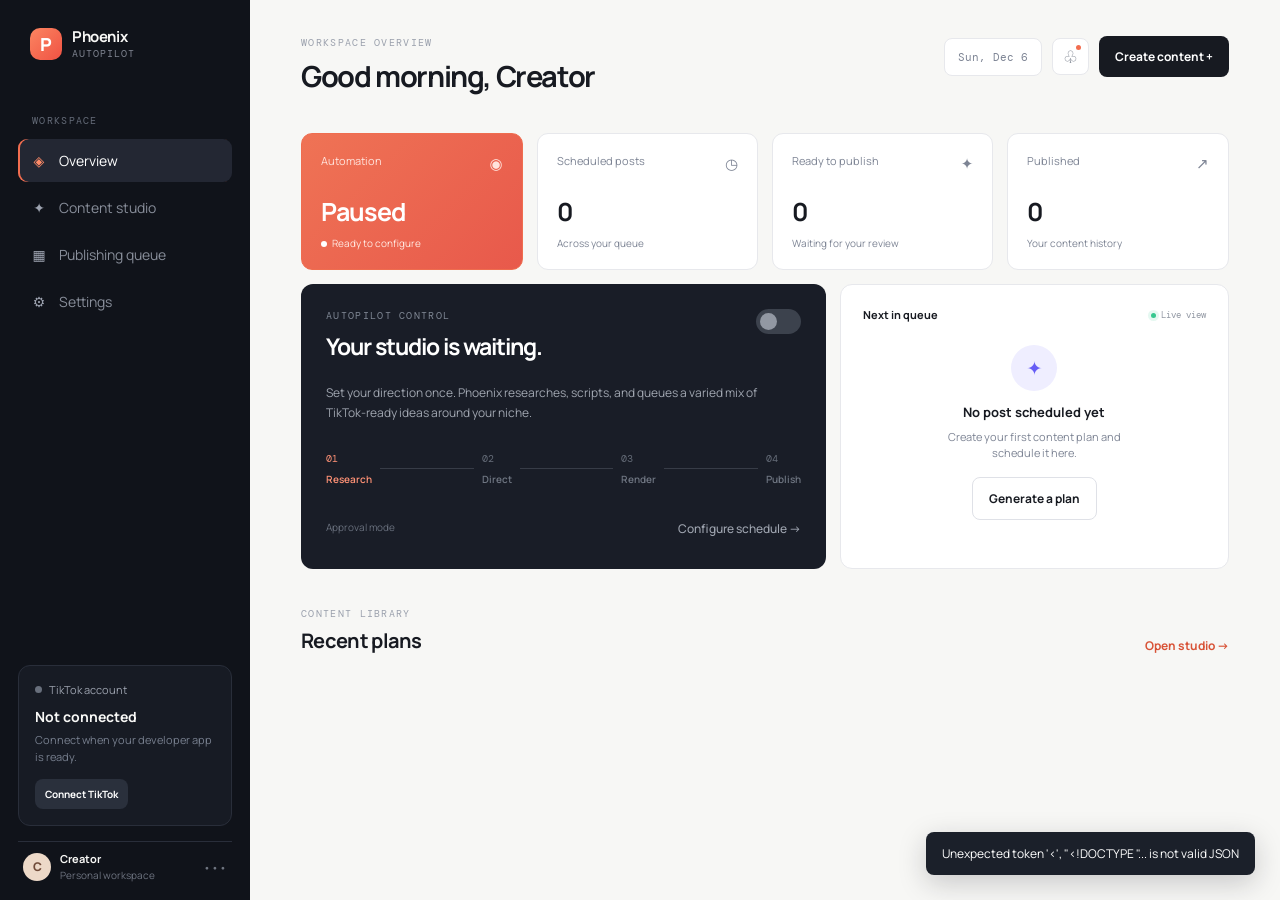
==== static/index.html @ 1d331f4f "Build Phoenix Autopilot MVP" ====
<!doctype html>
<html lang="en">
  <head>
    <meta charset="utf-8" />
    <meta name="viewport" content="width=device-width, initial-scale=1" />
    <meta name="theme-color" content="#10131a" />
    <title>Phoenix Autopilot</title>
    <link rel="stylesheet" href="/static/styles.css" />
  </head>
  <body>
    <div class="app-shell">
      <aside class="sidebar">
        <div class="brand">
          <div class="brand-mark">P</div>
          <div><strong>Phoenix</strong><span>Autopilot</span></div>
        </div>
        <div class="eyebrow nav-label">Workspace</div>
        <nav class="nav-list" aria-label="Main navigation">
          <button class="nav-item active" data-view="dashboard"><span class="nav-icon">◈</span>Overview</button>
          <button class="nav-item" data-view="studio"><span class="nav-icon">✦</span>Content studio</button>
          <button class="nav-item" data-view="calendar"><span class="nav-icon">▦</span>Publishing queue</button>
          <button class="nav-item" data-view="settings"><span class="nav-icon">⚙</span>Settings</button>
        </nav>
        <div class="sidebar-spacer"></div>
        <div class="tiktok-card" id="tiktok-card">
          <div class="status-line"><span class="status-dot muted"></span><span>TikTok account</span></div>
          <strong id="tiktok-name">Not connected</strong>
          <p id="tiktok-message">Connect when your developer app is ready.</p>
          <button class="button button-dark button-small" id="connect-tiktok">Connect TikTok</button>
        </div>
        <div class="user-chip"><div class="avatar">C</div><div><strong>Creator</strong><span>Personal workspace</span></div><span class="more">•••</span></div>
      </aside>

      <main class="main-content">
        <header class="topbar">
          <div><div class="eyebrow" id="page-kicker">Workspace overview</div><h1 id="page-title">Good morning, Creator</h1></div>
          <div class="topbar-actions"><span class="date-chip" id="today"></span><button class="icon-button" id="notifications" aria-label="Notifications">♧<span class="notification-badge" id="notification-count"></span></button><button class="button button-primary" id="open-generate">Create content <span>+</span></button></div>
        </header>

        <section class="view" id="view-dashboard">
          <div class="stats-grid">
            <article class="stat-card accent"><div class="stat-head"><span>Automation</span><span class="stat-icon">◉</span></div><strong id="stat-automation">Paused</strong><div class="stat-meta"><span class="pulse"></span><span id="stat-automation-meta">Ready to configure</span></div></article>
            <article class="stat-card"><div class="stat-head"><span>Scheduled posts</span><span class="stat-icon">◷</span></div><strong id="stat-scheduled">0</strong><div class="stat-meta">Across your queue</div></article>
            <article class="stat-card"><div class="stat-head"><span>Ready to publish</span><span class="stat-icon">✦</span></div><strong id="stat-ready">0</strong><div class="stat-meta">Waiting for your review</div></article>
            <article class="stat-card"><div class="stat-head"><span>Published</span><span class="stat-icon">↗</span></div><strong id="stat-published">0</strong><div class="stat-meta">Your content history</div></article>
          </div>

          <div class="feature-grid">
            <article class="automation-panel">
              <div class="panel-top"><div><div class="eyebrow light">Autopilot control</div><h2 id="automation-title">Your studio is waiting.</h2></div><label class="toggle"><input type="checkbox" id="automation-toggle" /><span></span></label></div>
              <p class="panel-copy">Set your direction once. Phoenix researches, scripts, and queues a varied mix of TikTok-ready ideas around your niche.</p>
              <div class="pipeline"><div class="pipeline-step done"><span>01</span><strong>Research</strong></div><i></i><div class="pipeline-step"><span>02</span><strong>Direct</strong></div><i></i><div class="pipeline-step"><span>03</span><strong>Render</strong></div><i></i><div class="pipeline-step"><span>04</span><strong>Publish</strong></div></div>
              <div class="panel-footer"><span>Approval mode</span><button class="text-button" data-view="settings">Configure schedule →</button></div>
            </article>
            <article class="next-panel"><div class="panel-heading"><span>Next in queue</span><span class="live-pill"><span class="status-dot"></span>Live view</span></div><div class="next-empty" id="next-post"><div class="empty-orb">✦</div><strong>No post scheduled yet</strong><p>Create your first content plan and schedule it here.</p><button class="button button-outline" id="open-generate-secondary">Generate a plan</button></div></article>
          </div>

          <section class="content-section"><div class="section-heading"><div><div class="eyebrow">Content library</div><h2>Recent plans</h2></div><button class="text-button" data-view="studio">Open studio →</button></div><div class="content-grid" id="recent-content"></div></section>
        </section>

        <section class="view hidden" id="view-studio"><div class="section-heading"><div><div class="eyebrow">Content studio</div><h2>Shape the next post</h2></div><button class="button button-primary" id="open-generate-studio">Create content <span>+</span></button></div><div class="studio-layout"><div class="studio-intro"><div class="studio-glow">✦</div><h2>From a thought<br />to a <em>publishable</em> post.</h2><p>Phoenix picks the right format for the idea instead of forcing every story into the same template.</p><div class="format-list"><span>Voice video</span><span>Music video</span><span>Slideshow</span><span>Silent video</span></div></div><div class="studio-list"><div class="eyebrow">Your latest work</div><div id="studio-content"></div></div></div></section>

        <section class="view hidden" id="view-calendar"><div class="section-heading"><div><div class="eyebrow">Publishing queue</div><h2>Schedule with intention</h2></div><button class="button button-primary" id="open-generate-calendar">Create content <span>+</span></button></div><div class="queue-panel"><div class="queue-header"><span>Planned content</span><span id="queue-count">0 posts</span></div><div id="queue-content" class="queue-list"></div></div></section>

        <section class="view hidden" id="view-settings"><div class="section-heading"><div><div class="eyebrow">Workspace settings</div><h2>Give Phoenix direction.</h2></div><button class="button button-primary" id="save-settings">Save changes</button></div><form class="settings-grid" id="settings-form"><div class="settings-card"><div class="eyebrow">Creator profile</div><h3>How should we address you?</h3><label>Display name<input name="display_name" /></label><label>Username<input name="username" /></label><label>Content niche<input name="niche" /></label><label>Timezone<select name="timezone"><option>UTC</option><option>Africa/Lagos</option><option>America/New_York</option><option>Europe/London</option></select></label></div><div class="settings-card"><div class="eyebrow">Autopilot rules</div><h3>Make every post feel like you.</h3><label>Permanent instructions<textarea name="permanent_instructions" placeholder="Confident, clear, educational. Avoid filler."></textarea></label><label>Approval mode<select name="approval_mode"><option value="approval">Review before publishing</option><option value="automatic">Publish automatically</option></select></label><label>Default duration<select name="default_duration"><option value="25">25 seconds</option><option value="35">35 seconds</option><option value="50">50 seconds</option></select></label><label>Posting time<input type="time" name="posting_time" /></label></div></form><div class="health-panel"><div><div class="eyebrow">System health</div><h3>Everything Phoenix needs to run</h3></div><div class="health-items" id="health-items"></div></div></section>
      </main>
    </div>

    <div class="modal-backdrop hidden" id="generate-modal"><div class="modal" role="dialog" aria-modal="true" aria-labelledby="modal-title"><button class="modal-close" id="close-generate" aria-label="Close">×</button><div class="eyebrow">New content plan</div><h2 id="modal-title">What should Phoenix explore?</h2><p>Leave the topic blank to let the content director choose a fresh angle.</p><form id="generate-form"><label>Topic or idea<input name="topic" placeholder="e.g. 3 AI workflows saving creators time" /></label><label>Niche<input name="niche" value="AI & technology" /></label><div class="form-row"><label>Format<select name="format"><option value="AUTO">Let Phoenix choose</option><option value="VOICE_VIDEO">Voice video</option><option value="MUSIC_VIDEO">Music video</option><option value="SLIDESHOW">Slideshow</option><option value="SILENT_VIDEO">Silent video</option><option value="VOICE_MUSIC">Voice + music</option></select></label><label>Duration<select name="duration_seconds"><option value="25">25 sec</option><option value="35" selected>35 sec</option><option value="50">50 sec</option></select></label></div><label class="check-label"><input type="checkbox" name="research" /> Research this topic for fresh sources</label><button class="button button-primary button-wide" type="submit"><span id="generate-label">Generate content plan</span><span class="spinner hidden" id="generate-spinner"></span></button></form></div></div>
    <div class="toast hidden" id="toast"></div>
    <script src="/static/app.js"></script>
  </body>
</html>
---- static/styles.css ----
@import url('https://fonts.googleapis.com/css2?family=DM+Mono:wght@400;500&family=Manrope:wght@400;500;600;700;800&display=swap');

:root { --ink:#171a21; --muted:#7d8494; --line:#e7e8ec; --paper:#f7f7f5; --white:#fff; --orange:#f26d4f; --orange-dark:#d85236; --purple:#665df5; --green:#25a776; }
* { box-sizing:border-box; }
body { margin:0; color:var(--ink); background:var(--paper); font-family:Manrope,system-ui,sans-serif; font-size:14px; }
button,input,textarea,select { font:inherit; }
button { cursor:pointer; }
.app-shell { min-height:100vh; display:flex; }
.sidebar { width:250px; flex:none; display:flex; flex-direction:column; padding:28px 18px 18px; background:#10131a; color:#f8f8f6; }
.brand { display:flex; align-items:center; gap:10px; margin:0 12px 54px; }
.brand-mark { width:32px; height:32px; display:grid; place-items:center; border-radius:10px; color:#fff; background:linear-gradient(135deg,#fb8561,#f05243); font-weight:800; font-size:18px; }
.brand strong,.brand span { display:block; line-height:1.05; }.brand strong { font-size:15px; letter-spacing:-.4px; }.brand span { color:#7f8490; font-size:10px; margin-top:4px; font-family:'DM Mono',monospace; text-transform:uppercase; letter-spacing:1px; }
.eyebrow { color:#9ba1ad; font-family:'DM Mono',monospace; font-size:10px; letter-spacing:1.3px; text-transform:uppercase; }.nav-label { margin:0 14px 12px; color:#646b78; }
.nav-list { display:grid; gap:4px; }.nav-item { border:0; background:transparent; color:#888e9a; border-radius:9px; text-align:left; padding:12px 13px; display:flex; align-items:center; gap:12px; transition:.2s; }.nav-item:hover,.nav-item.active { background:#232733; color:#fff; }.nav-item.active { box-shadow:inset 2px 0 0 var(--orange); }.nav-icon { width:16px; text-align:center; color:#9da3b0; }.nav-item.active .nav-icon { color:#ff8b68; }.sidebar-spacer { flex:1; min-height:40px; }
.tiktok-card { padding:16px; border:1px solid #292e3a; border-radius:12px; background:#171b24; margin-bottom:15px; }.status-line { display:flex; align-items:center; gap:7px; color:#9ba1ad; font-size:11px; margin-bottom:10px; }.status-dot { width:7px; height:7px; display:inline-block; border-radius:50%; background:#36c78f; box-shadow:0 0 0 3px #36c78f20; }.status-dot.muted { background:#686f7c; box-shadow:none; }.tiktok-card strong { display:block; font-size:14px; }.tiktok-card p { color:#777f8e; line-height:1.5; font-size:11px; margin:6px 0 14px; }.user-chip { display:flex; align-items:center; gap:9px; padding:9px 5px 0; border-top:1px solid #292e3a; }.avatar { width:28px; height:28px; border-radius:50%; display:grid; place-items:center; background:#edd9c8; color:#704b39; font-weight:800; font-size:12px; }.user-chip strong,.user-chip span { display:block; font-size:11px; }.user-chip span { color:#6e7480; font-size:10px; margin-top:2px; }.user-chip .more { margin-left:auto; color:#6f7580; font-size:12px; }
.main-content { flex:1; max-width:1500px; margin:0 auto; padding:36px clamp(24px,4vw,62px) 60px; overflow:hidden; }.topbar { display:flex; align-items:flex-start; justify-content:space-between; gap:20px; margin-bottom:37px; }.topbar h1 { margin:7px 0 0; font-size:29px; letter-spacing:-1.4px; }.topbar-actions { display:flex; gap:10px; align-items:center; }.date-chip { color:var(--muted); font-family:'DM Mono',monospace; font-size:11px; padding:11px 13px; border:1px solid var(--line); background:var(--white); border-radius:8px; }.icon-button { position:relative; width:37px; height:37px; border:1px solid var(--line); border-radius:8px; background:var(--white); color:#777e8b; font-size:17px; }.notification-badge { position:absolute; top:6px; right:7px; width:5px; height:5px; border-radius:50%; background:var(--orange); }
.button { border:0; border-radius:8px; font-weight:700; font-size:12px; padding:12px 16px; transition:.2s; }.button-primary { background:var(--ink); color:#fff; }.button-primary:hover { background:#303541; transform:translateY(-1px); }.button-dark { background:#2a303c; color:#fff; }.button-dark:hover { background:#353c49; }.button-small { padding:8px 10px; font-size:10px; }.button-outline { border:1px solid #dfe1e7; background:#fff; color:var(--ink); }.button-outline:hover { border-color:#b6bac5; }.button-wide { width:100%; margin-top:8px; }.text-button { border:0; padding:0; background:transparent; color:var(--orange-dark); font-weight:700; font-size:12px; }.text-button:hover { color:var(--ink); }
.stats-grid { display:grid; grid-template-columns:repeat(4,1fr); gap:14px; margin-bottom:14px; }.stat-card { padding:19px; background:var(--white); border:1px solid var(--line); border-radius:11px; min-height:133px; }.stat-card.accent { color:#fff; border-color:#ef6d4f; background:linear-gradient(135deg,#ef7355,#e8594b); }.stat-head { display:flex; justify-content:space-between; color:var(--muted); font-size:11px; }.accent .stat-head { color:#ffe3dc; }.stat-icon { font-size:15px; }.stat-card strong { display:block; margin:20px 0 7px; font-size:25px; letter-spacing:-1px; }.stat-meta { color:var(--muted); font-size:10px; }.accent .stat-meta { color:#ffe9e2; }.pulse { display:inline-block; width:6px; height:6px; margin-right:5px; border-radius:50%; background:#fff; }
.feature-grid { display:grid; grid-template-columns:1.35fr 1fr; gap:14px; }.automation-panel,.next-panel { min-height:285px; border-radius:12px; }.automation-panel { padding:25px; color:#fff; background:#191d27; }.panel-top { display:flex; align-items:flex-start; justify-content:space-between; }.light { color:#7f8794; }.automation-panel h2 { margin:8px 0 0; font-size:23px; letter-spacing:-1px; }.panel-copy { color:#a0a6b0; max-width:460px; line-height:1.7; font-size:12px; margin:21px 0 28px; }.toggle { position:relative; display:block; width:45px; height:25px; }.toggle input { display:none; }.toggle span { display:block; width:45px; height:25px; border-radius:20px; background:#3c424d; cursor:pointer; transition:.2s; }.toggle span:after { content:''; display:block; position:absolute; top:4px; left:4px; width:17px; height:17px; border-radius:50%; background:#9298a3; transition:.2s; }.toggle input:checked + span { background:var(--orange); }.toggle input:checked + span:after { left:24px; background:#fff; }.pipeline { display:flex; align-items:center; gap:8px; }.pipeline i { flex:1; height:1px; background:#373c47; }.pipeline-step { color:#6f7682; font-size:10px; }.pipeline-step span { display:block; margin-bottom:7px; color:#656c78; font-family:'DM Mono',monospace; }.pipeline-step strong { font-size:10px; font-weight:600; }.pipeline-step.done,.pipeline-step.done span { color:#ff9276; }.panel-footer { display:flex; justify-content:space-between; margin-top:34px; color:#69707d; font-size:10px; }.panel-footer .text-button { color:#9fa5b0; font-weight:500; }.next-panel { padding:22px; border:1px solid var(--line); background:#fff; }.panel-heading { display:flex; align-items:center; justify-content:space-between; font-size:11px; font-weight:700; }.live-pill { color:#9298a3; font-family:'DM Mono',monospace; font-size:9px; font-weight:400; }.live-pill .status-dot { margin-right:5px; width:5px; height:5px; }.next-empty { height:220px; display:flex; align-items:center; justify-content:center; flex-direction:column; text-align:center; }.empty-orb { display:grid; place-items:center; width:46px; height:46px; border-radius:50%; color:var(--purple); background:#efeeff; font-size:19px; margin-bottom:12px; }.next-empty strong { font-size:13px; }.next-empty p { max-width:220px; color:var(--muted); line-height:1.5; font-size:11px; margin:8px 0 15px; }
.content-section { margin-top:38px; }.section-heading { display:flex; justify-content:space-between; align-items:flex-end; margin-bottom:16px; }.section-heading h2 { font-size:20px; letter-spacing:-.7px; margin:7px 0 0; }.content-grid { display:grid; grid-template-columns:repeat(3,1fr); gap:12px; }.content-card { min-height:158px; padding:17px; border:1px solid var(--line); border-radius:10px; background:#fff; transition:.2s; }.content-card:hover { border-color:#c9cbd2; transform:translateY(-2px); }.content-card-top { display:flex; justify-content:space-between; align-items:center; }.format-label { color:#777e8b; font-family:'DM Mono',monospace; font-size:9px; text-transform:uppercase; }.content-status { padding:5px 7px; border-radius:5px; color:#aa5c35; background:#fff1e9; font-family:'DM Mono',monospace; font-size:8px; text-transform:uppercase; }.content-status.ready { color:#237854; background:#e9f8f1; }.content-card h3 { margin:19px 0 8px; font-size:13px; line-height:1.45; }.content-card p { color:var(--muted); overflow:hidden; white-space:nowrap; text-overflow:ellipsis; font-size:11px; margin:0 0 18px; }.content-footer { display:flex; justify-content:space-between; color:#a0a5af; font-family:'DM Mono',monospace; font-size:9px; }
.hidden { display:none !important; }.studio-layout { display:grid; grid-template-columns:.9fr 1.4fr; gap:14px; }.studio-intro { min-height:410px; padding:35px; border-radius:12px; background:linear-gradient(145deg,#ebe9ff,#f9e6de); }.studio-glow { display:grid; place-items:center; width:52px; height:52px; color:#6059ed; border-radius:16px; background:#fff; box-shadow:0 8px 30px #7770d12b; }.studio-intro h2 { font-size:29px; line-height:1.12; letter-spacing:-1.5px; margin:35px 0 16px; }.studio-intro h2 em { color:#eb7656; font-style:normal; }.studio-intro p { color:#6f7284; line-height:1.7; font-size:12px; max-width:280px; }.format-list { display:flex; flex-wrap:wrap; gap:7px; margin-top:32px; }.format-list span { padding:7px 9px; border:1px solid #dbd5e4; border-radius:5px; color:#77768a; font-family:'DM Mono',monospace; font-size:9px; }.studio-list { padding:25px; border:1px solid var(--line); border-radius:12px; background:#fff; }.studio-list .eyebrow { margin-bottom:16px; }.studio-list .content-card { border-left:0; border-right:0; border-radius:0; padding:17px 0; }.studio-list .content-card:first-of-type { border-top:0; }
.queue-panel { border:1px solid var(--line); border-radius:12px; background:#fff; }.queue-header { display:flex; justify-content:space-between; padding:18px 20px; border-bottom:1px solid var(--line); color:#697180; font-family:'DM Mono',monospace; font-size:10px; text-transform:uppercase; }.queue-list { min-height:240px; }.queue-row { display:grid; grid-template-columns:1fr 150px 110px; align-items:center; gap:15px; padding:16px 20px; border-bottom:1px solid #f0f0f2; }.queue-row strong { display:block; font-size:12px; }.queue-row span { color:var(--muted); font-size:10px; }.empty-state { display:grid; place-items:center; min-height:240px; color:var(--muted); font-size:12px; }
.settings-grid { display:grid; grid-template-columns:1fr 1fr; gap:14px; }.settings-card { padding:23px; border:1px solid var(--line); border-radius:12px; background:#fff; }.settings-card h3,.health-panel h3 { margin:9px 0 22px; font-size:16px; letter-spacing:-.5px; }.settings-card label,.modal label { display:block; color:#7e8490; font-size:10px; margin-top:15px; }.settings-card input,.settings-card textarea,.settings-card select,.modal input,.modal select { width:100%; margin-top:6px; padding:11px 12px; border:1px solid #e1e2e6; border-radius:7px; color:var(--ink); background:#fafaf9; outline:0; }.settings-card textarea { min-height:90px; resize:vertical; }.settings-card input:focus,.settings-card textarea:focus,.settings-card select:focus,.modal input:focus,.modal select:focus { border-color:#aaa5f3; box-shadow:0 0 0 3px #e8e7ff; }.health-panel { display:flex; justify-content:space-between; align-items:flex-start; gap:20px; padding:24px; margin-top:14px; border:1px solid var(--line); border-radius:12px; background:#fff; }.health-panel h3 { margin-bottom:0; }.health-items { display:grid; grid-template-columns:repeat(2,130px); gap:9px; }.health-item { padding:9px 10px; border-radius:7px; background:#f5f6f6; color:#5f6672; font-family:'DM Mono',monospace; font-size:9px; }.health-item b { color:var(--green); font-weight:500; float:right; }
.modal-backdrop { position:fixed; inset:0; z-index:5; display:grid; place-items:center; padding:20px; background:#0e1018a8; }.modal { position:relative; width:min(100%,480px); padding:30px; border-radius:14px; background:#fff; box-shadow:0 24px 80px #14151d35; }.modal h2 { margin:9px 0 8px; font-size:23px; letter-spacing:-1px; }.modal p { color:var(--muted); font-size:12px; line-height:1.6; margin:0 0 23px; }.modal-close { position:absolute; top:15px; right:17px; border:0; background:transparent; color:#9ba0ab; font-size:22px; }.form-row { display:grid; grid-template-columns:1fr 1fr; gap:10px; }.check-label { display:flex !important; align-items:center; gap:8px; color:#767d89 !important; }.check-label input { width:auto; margin:0; accent-color:var(--orange); }.spinner { display:inline-block; width:13px; height:13px; vertical-align:-2px; border:2px solid #ffffff66; border-top-color:#fff; border-radius:50%; animation:spin .7s linear infinite; }@keyframes spin { to { transform:rotate(360deg); } }.toast { position:fixed; right:25px; bottom:25px; z-index:10; padding:13px 16px; border-radius:8px; color:#fff; background:#1b202a; box-shadow:0 8px 28px #171a2135; font-size:12px; }
@media (max-width:920px) { .sidebar { width:205px; }.stats-grid { grid-template-columns:repeat(2,1fr); }.feature-grid,.studio-layout { grid-template-columns:1fr; }.content-grid { grid-template-columns:repeat(2,1fr); } }
@media (max-width:650px) { .sidebar { width:58px; padding:18px 8px; }.brand { margin:0 auto 42px; }.brand>div:last-child,.nav-item:not(.active)::after,.nav-item { font-size:0; }.nav-item { justify-content:center; padding:12px 0; }.nav-icon { font-size:15px; }.nav-label,.tiktok-card,.user-chip { display:none; }.main-content { padding:24px 15px 40px; }.topbar { display:block; margin-bottom:25px; }.topbar h1 { font-size:23px; }.topbar-actions { margin-top:18px; justify-content:space-between; }.date-chip { display:none; }.stats-grid,.content-grid,.settings-grid { grid-template-columns:1fr; }.automation-panel { padding:20px; }.pipeline { gap:4px; }.pipeline-step strong { font-size:8px; }.section-heading { align-items:flex-start; gap:10px; }.section-heading h2 { font-size:18px; }.queue-row { grid-template-columns:1fr; gap:4px; }.health-panel { display:block; }.health-items { margin-top:16px; grid-template-columns:repeat(2,1fr); }.modal { padding:24px 20px; } }
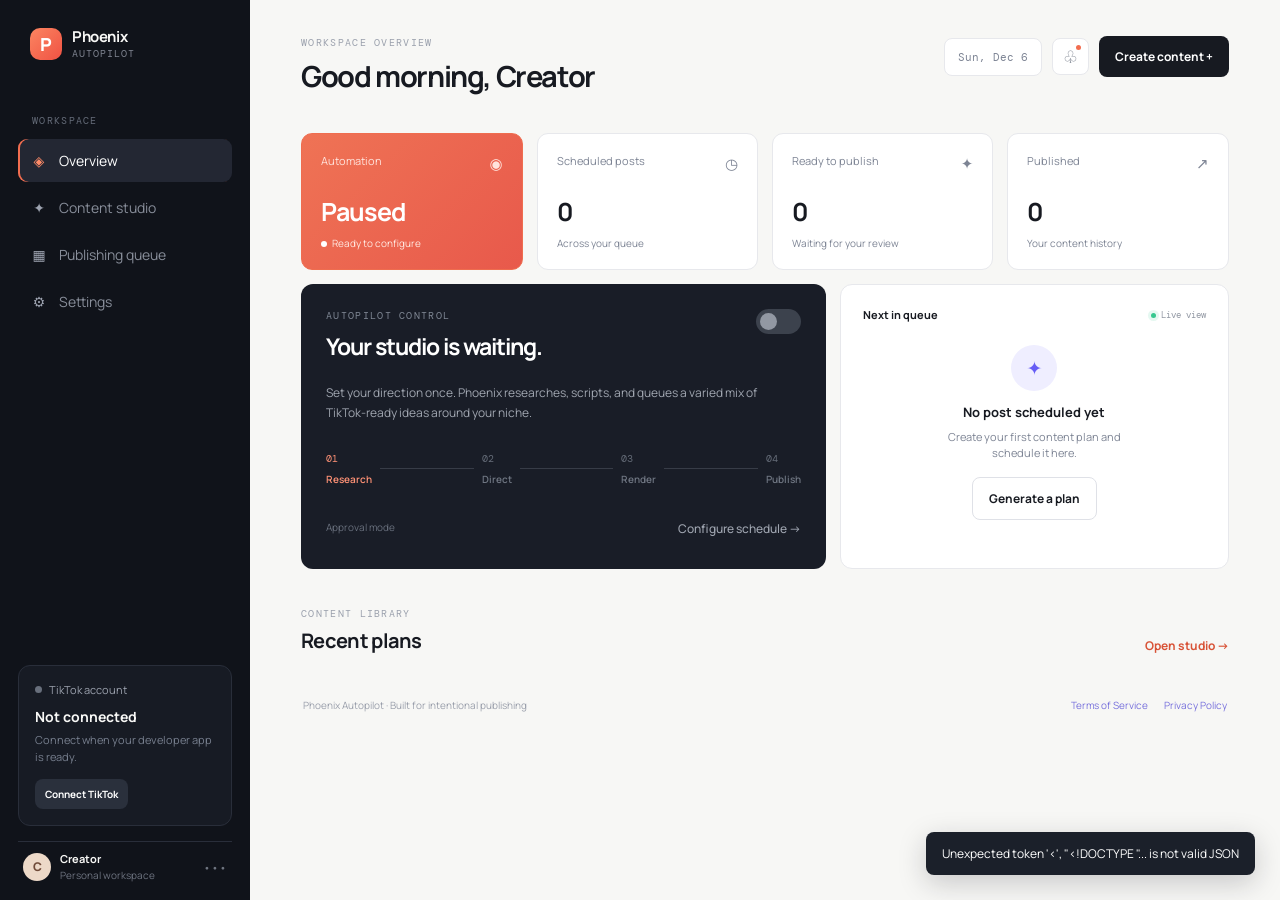
==== commit e2f214f6: "Add legal pages and Render deployment" ====
--- a/static/index.html
+++ b/static/index.html
@@ -63,6 +63,7 @@
         <section class="view hidden" id="view-calendar"><div class="section-heading"><div><div class="eyebrow">Publishing queue</div><h2>Schedule with intention</h2></div><button class="button button-primary" id="open-generate-calendar">Create content <span>+</span></button></div><div class="queue-panel"><div class="queue-header"><span>Planned content</span><span id="queue-count">0 posts</span></div><div id="queue-content" class="queue-list"></div></div></section>
 
         <section class="view hidden" id="view-settings"><div class="section-heading"><div><div class="eyebrow">Workspace settings</div><h2>Give Phoenix direction.</h2></div><button class="button button-primary" id="save-settings">Save changes</button></div><form class="settings-grid" id="settings-form"><div class="settings-card"><div class="eyebrow">Creator profile</div><h3>How should we address you?</h3><label>Display name<input name="display_name" /></label><label>Username<input name="username" /></label><label>Content niche<input name="niche" /></label><label>Timezone<select name="timezone"><option>UTC</option><option>Africa/Lagos</option><option>America/New_York</option><option>Europe/London</option></select></label></div><div class="settings-card"><div class="eyebrow">Autopilot rules</div><h3>Make every post feel like you.</h3><label>Permanent instructions<textarea name="permanent_instructions" placeholder="Confident, clear, educational. Avoid filler."></textarea></label><label>Approval mode<select name="approval_mode"><option value="approval">Review before publishing</option><option value="automatic">Publish automatically</option></select></label><label>Default duration<select name="default_duration"><option value="25">25 seconds</option><option value="35">35 seconds</option><option value="50">50 seconds</option></select></label><label>Posting time<input type="time" name="posting_time" /></label></div></form><div class="health-panel"><div><div class="eyebrow">System health</div><h3>Everything Phoenix needs to run</h3></div><div class="health-items" id="health-items"></div></div></section>
+        <footer class="legal-footer"><span>Phoenix Autopilot · Built for intentional publishing</span><span><a href="/terms">Terms of Service</a><a href="/privacy">Privacy Policy</a></span></footer>
       </main>
     </div>
 
--- a/static/styles.css
+++ b/static/styles.css
@@ -22,5 +22,6 @@
 .queue-panel { border:1px solid var(--line); border-radius:12px; background:#fff; }.queue-header { display:flex; justify-content:space-between; padding:18px 20px; border-bottom:1px solid var(--line); color:#697180; font-family:'DM Mono',monospace; font-size:10px; text-transform:uppercase; }.queue-list { min-height:240px; }.queue-row { display:grid; grid-template-columns:1fr 150px 110px; align-items:center; gap:15px; padding:16px 20px; border-bottom:1px solid #f0f0f2; }.queue-row strong { display:block; font-size:12px; }.queue-row span { color:var(--muted); font-size:10px; }.empty-state { display:grid; place-items:center; min-height:240px; color:var(--muted); font-size:12px; }
 .settings-grid { display:grid; grid-template-columns:1fr 1fr; gap:14px; }.settings-card { padding:23px; border:1px solid var(--line); border-radius:12px; background:#fff; }.settings-card h3,.health-panel h3 { margin:9px 0 22px; font-size:16px; letter-spacing:-.5px; }.settings-card label,.modal label { display:block; color:#7e8490; font-size:10px; margin-top:15px; }.settings-card input,.settings-card textarea,.settings-card select,.modal input,.modal select { width:100%; margin-top:6px; padding:11px 12px; border:1px solid #e1e2e6; border-radius:7px; color:var(--ink); background:#fafaf9; outline:0; }.settings-card textarea { min-height:90px; resize:vertical; }.settings-card input:focus,.settings-card textarea:focus,.settings-card select:focus,.modal input:focus,.modal select:focus { border-color:#aaa5f3; box-shadow:0 0 0 3px #e8e7ff; }.health-panel { display:flex; justify-content:space-between; align-items:flex-start; gap:20px; padding:24px; margin-top:14px; border:1px solid var(--line); border-radius:12px; background:#fff; }.health-panel h3 { margin-bottom:0; }.health-items { display:grid; grid-template-columns:repeat(2,130px); gap:9px; }.health-item { padding:9px 10px; border-radius:7px; background:#f5f6f6; color:#5f6672; font-family:'DM Mono',monospace; font-size:9px; }.health-item b { color:var(--green); font-weight:500; float:right; }
 .modal-backdrop { position:fixed; inset:0; z-index:5; display:grid; place-items:center; padding:20px; background:#0e1018a8; }.modal { position:relative; width:min(100%,480px); padding:30px; border-radius:14px; background:#fff; box-shadow:0 24px 80px #14151d35; }.modal h2 { margin:9px 0 8px; font-size:23px; letter-spacing:-1px; }.modal p { color:var(--muted); font-size:12px; line-height:1.6; margin:0 0 23px; }.modal-close { position:absolute; top:15px; right:17px; border:0; background:transparent; color:#9ba0ab; font-size:22px; }.form-row { display:grid; grid-template-columns:1fr 1fr; gap:10px; }.check-label { display:flex !important; align-items:center; gap:8px; color:#767d89 !important; }.check-label input { width:auto; margin:0; accent-color:var(--orange); }.spinner { display:inline-block; width:13px; height:13px; vertical-align:-2px; border:2px solid #ffffff66; border-top-color:#fff; border-radius:50%; animation:spin .7s linear infinite; }@keyframes spin { to { transform:rotate(360deg); } }.toast { position:fixed; right:25px; bottom:25px; z-index:10; padding:13px 16px; border-radius:8px; color:#fff; background:#1b202a; box-shadow:0 8px 28px #171a2135; font-size:12px; }
+ .legal-footer { display:flex; justify-content:space-between; gap:20px; padding:28px 2px 0; color:#9a9fab; font-size:10px; }.legal-footer a { color:#7770dc; text-decoration:none; margin-left:16px; }.legal-footer a:hover { text-decoration:underline; }
 @media (max-width:920px) { .sidebar { width:205px; }.stats-grid { grid-template-columns:repeat(2,1fr); }.feature-grid,.studio-layout { grid-template-columns:1fr; }.content-grid { grid-template-columns:repeat(2,1fr); } }
 @media (max-width:650px) { .sidebar { width:58px; padding:18px 8px; }.brand { margin:0 auto 42px; }.brand>div:last-child,.nav-item:not(.active)::after,.nav-item { font-size:0; }.nav-item { justify-content:center; padding:12px 0; }.nav-icon { font-size:15px; }.nav-label,.tiktok-card,.user-chip { display:none; }.main-content { padding:24px 15px 40px; }.topbar { display:block; margin-bottom:25px; }.topbar h1 { font-size:23px; }.topbar-actions { margin-top:18px; justify-content:space-between; }.date-chip { display:none; }.stats-grid,.content-grid,.settings-grid { grid-template-columns:1fr; }.automation-panel { padding:20px; }.pipeline { gap:4px; }.pipeline-step strong { font-size:8px; }.section-heading { align-items:flex-start; gap:10px; }.section-heading h2 { font-size:18px; }.queue-row { grid-template-columns:1fr; gap:4px; }.health-panel { display:block; }.health-items { margin-top:16px; grid-template-columns:repeat(2,1fr); }.modal { padding:24px 20px; } }
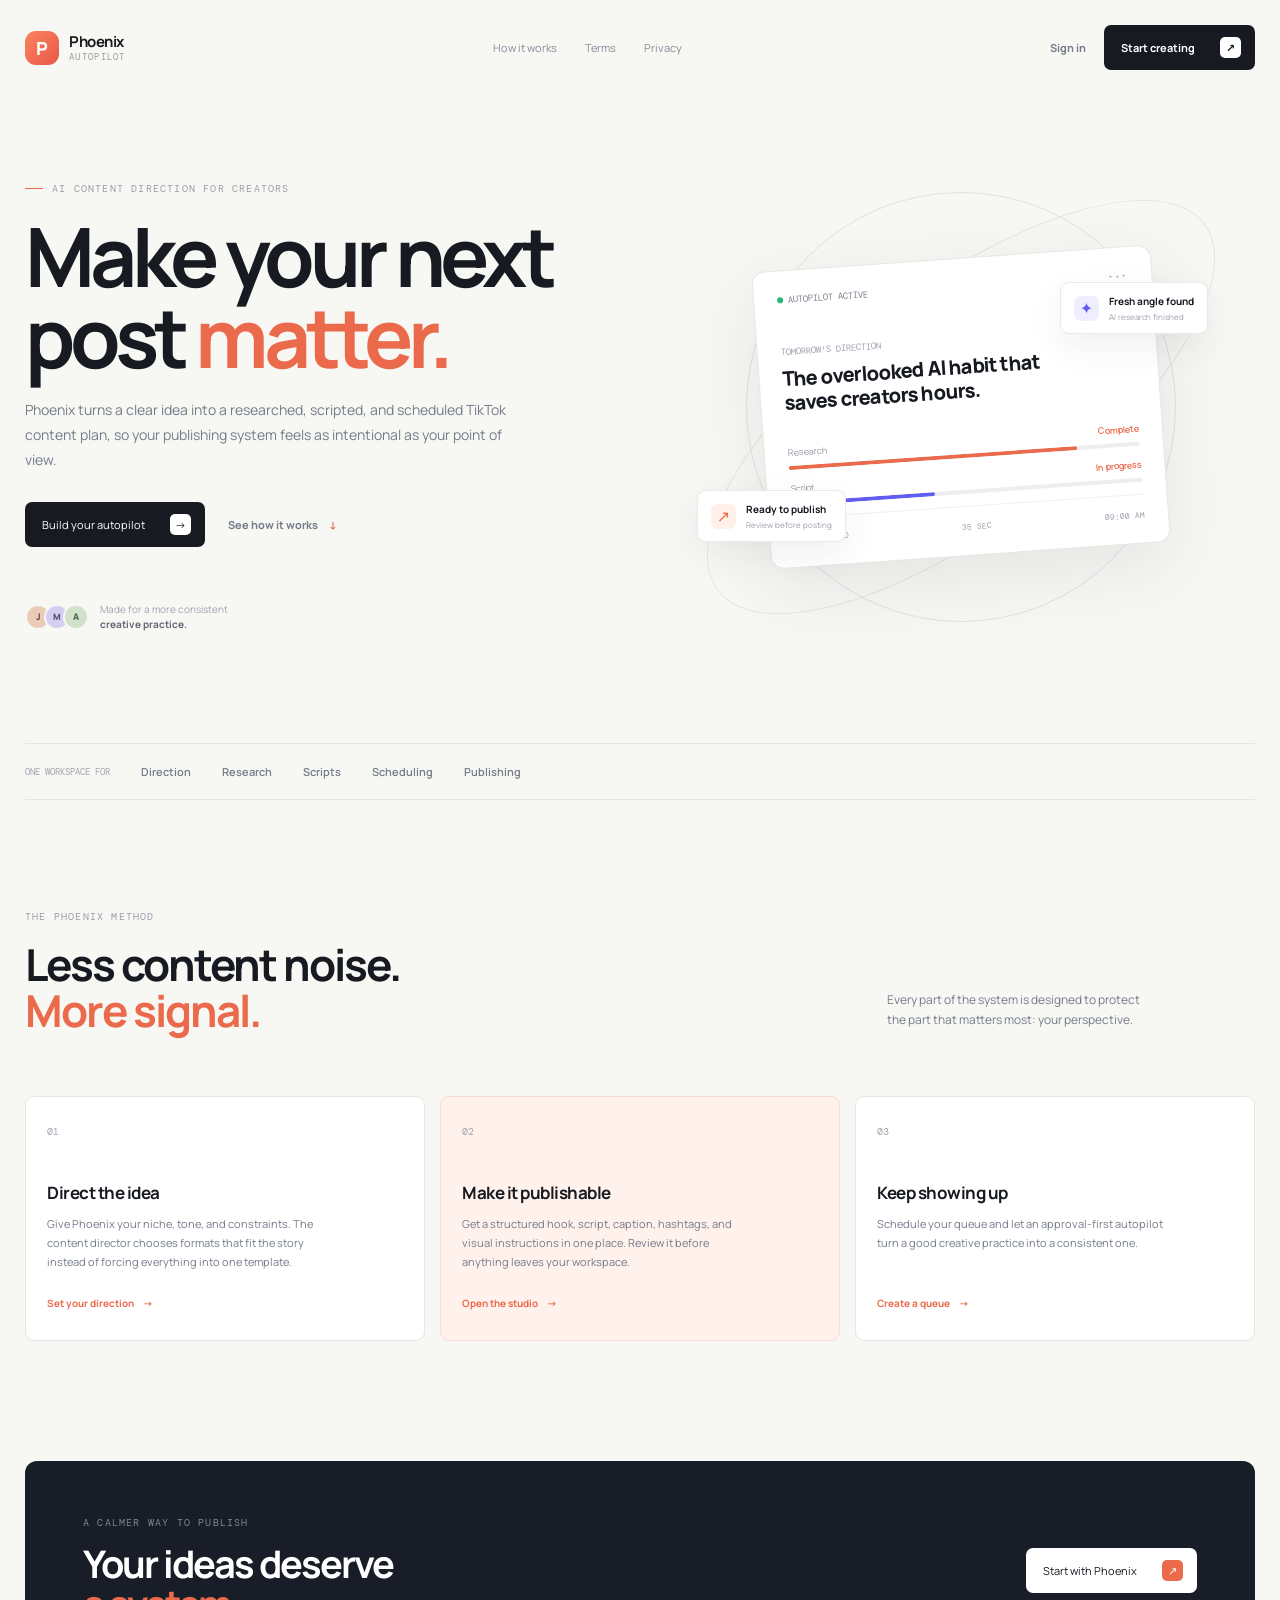
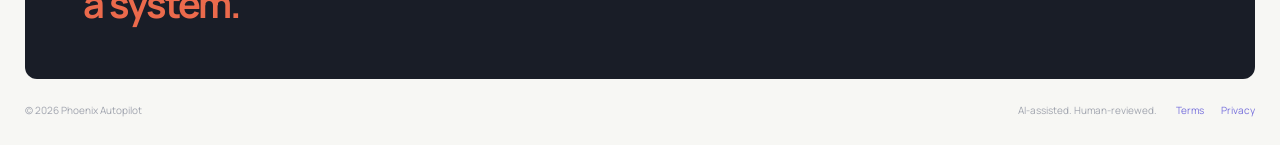
==== commit d29029bf: "Add landing page and account authentication" ====
--- a/static/index.html
+++ b/static/index.html
@@ -3,72 +3,31 @@
   <head>
     <meta charset="utf-8" />
     <meta name="viewport" content="width=device-width, initial-scale=1" />
-    <meta name="theme-color" content="#10131a" />
-    <title>Phoenix Autopilot</title>
-    <link rel="stylesheet" href="/static/styles.css" />
+    <meta name="description" content="Phoenix Autopilot turns your content direction into an intentional TikTok publishing system." />
+    <title>Phoenix Autopilot · Make your next post matter</title>
+    <link rel="stylesheet" href="/static/landing.css" />
   </head>
   <body>
-    <div class="app-shell">
-      <aside class="sidebar">
-        <div class="brand">
-          <div class="brand-mark">P</div>
-          <div><strong>Phoenix</strong><span>Autopilot</span></div>
-        </div>
-        <div class="eyebrow nav-label">Workspace</div>
-        <nav class="nav-list" aria-label="Main navigation">
-          <button class="nav-item active" data-view="dashboard"><span class="nav-icon">◈</span>Overview</button>
-          <button class="nav-item" data-view="studio"><span class="nav-icon">✦</span>Content studio</button>
-          <button class="nav-item" data-view="calendar"><span class="nav-icon">▦</span>Publishing queue</button>
-          <button class="nav-item" data-view="settings"><span class="nav-icon">⚙</span>Settings</button>
-        </nav>
-        <div class="sidebar-spacer"></div>
-        <div class="tiktok-card" id="tiktok-card">
-          <div class="status-line"><span class="status-dot muted"></span><span>TikTok account</span></div>
-          <strong id="tiktok-name">Not connected</strong>
-          <p id="tiktok-message">Connect when your developer app is ready.</p>
-          <button class="button button-dark button-small" id="connect-tiktok">Connect TikTok</button>
-        </div>
-        <div class="user-chip"><div class="avatar">C</div><div><strong>Creator</strong><span>Personal workspace</span></div><span class="more">•••</span></div>
-      </aside>
+    <div class="landing-shell">
+      <nav class="landing-nav">
+        <a class="landing-brand" href="/"><span class="landing-mark">P</span><span><strong>Phoenix</strong><small>Autopilot</small></span></a>
+        <div class="landing-links"><a href="#how-it-works">How it works</a><a href="/terms">Terms</a><a href="/privacy">Privacy</a></div>
+        <div class="landing-actions"><a class="landing-signin" href="/login">Sign in</a><a class="landing-cta" href="/signup">Start creating <span>↗</span></a></div>
+      </nav>
 
-      <main class="main-content">
-        <header class="topbar">
-          <div><div class="eyebrow" id="page-kicker">Workspace overview</div><h1 id="page-title">Good morning, Creator</h1></div>
-          <div class="topbar-actions"><span class="date-chip" id="today"></span><button class="icon-button" id="notifications" aria-label="Notifications">♧<span class="notification-badge" id="notification-count"></span></button><button class="button button-primary" id="open-generate">Create content <span>+</span></button></div>
-        </header>
-
-        <section class="view" id="view-dashboard">
-          <div class="stats-grid">
-            <article class="stat-card accent"><div class="stat-head"><span>Automation</span><span class="stat-icon">◉</span></div><strong id="stat-automation">Paused</strong><div class="stat-meta"><span class="pulse"></span><span id="stat-automation-meta">Ready to configure</span></div></article>
-            <article class="stat-card"><div class="stat-head"><span>Scheduled posts</span><span class="stat-icon">◷</span></div><strong id="stat-scheduled">0</strong><div class="stat-meta">Across your queue</div></article>
-            <article class="stat-card"><div class="stat-head"><span>Ready to publish</span><span class="stat-icon">✦</span></div><strong id="stat-ready">0</strong><div class="stat-meta">Waiting for your review</div></article>
-            <article class="stat-card"><div class="stat-head"><span>Published</span><span class="stat-icon">↗</span></div><strong id="stat-published">0</strong><div class="stat-meta">Your content history</div></article>
-          </div>
-
-          <div class="feature-grid">
-            <article class="automation-panel">
-              <div class="panel-top"><div><div class="eyebrow light">Autopilot control</div><h2 id="automation-title">Your studio is waiting.</h2></div><label class="toggle"><input type="checkbox" id="automation-toggle" /><span></span></label></div>
-              <p class="panel-copy">Set your direction once. Phoenix researches, scripts, and queues a varied mix of TikTok-ready ideas around your niche.</p>
-              <div class="pipeline"><div class="pipeline-step done"><span>01</span><strong>Research</strong></div><i></i><div class="pipeline-step"><span>02</span><strong>Direct</strong></div><i></i><div class="pipeline-step"><span>03</span><strong>Render</strong></div><i></i><div class="pipeline-step"><span>04</span><strong>Publish</strong></div></div>
-              <div class="panel-footer"><span>Approval mode</span><button class="text-button" data-view="settings">Configure schedule →</button></div>
-            </article>
-            <article class="next-panel"><div class="panel-heading"><span>Next in queue</span><span class="live-pill"><span class="status-dot"></span>Live view</span></div><div class="next-empty" id="next-post"><div class="empty-orb">✦</div><strong>No post scheduled yet</strong><p>Create your first content plan and schedule it here.</p><button class="button button-outline" id="open-generate-secondary">Generate a plan</button></div></article>
-          </div>
-
-          <section class="content-section"><div class="section-heading"><div><div class="eyebrow">Content library</div><h2>Recent plans</h2></div><button class="text-button" data-view="studio">Open studio →</button></div><div class="content-grid" id="recent-content"></div></section>
+      <main>
+        <section class="hero">
+          <div class="hero-copy"><div class="hero-kicker"><span class="kicker-line"></span>AI content direction for creators</div><h1>Make your next post <em>matter.</em></h1><p class="hero-lede">Phoenix turns a clear idea into a researched, scripted, and scheduled TikTok content plan, so your publishing system feels as intentional as your point of view.</p><div class="hero-actions"><a class="hero-button" href="/signup">Build your autopilot <span>→</span></a><a class="hero-secondary" href="#how-it-works">See how it works <span>↓</span></a></div><div class="hero-proof"><div class="proof-avatars"><span>J</span><span>M</span><span>A</span></div><span>Made for a more consistent<br /><strong>creative practice.</strong></span></div></div>
+          <div class="hero-art"><div class="orbit orbit-one"></div><div class="orbit orbit-two"></div><div class="dashboard-card"><div class="mini-top"><span><i></i>Autopilot active</span><span class="mini-dots">•••</span></div><div class="mini-title">Tomorrow's direction</div><div class="mini-topic">The overlooked AI habit that saves creators hours.</div><div class="mini-progress"><div><span>Research</span><b>Complete</b></div><div class="progress-track"><i></i></div><div><span>Script</span><b>In progress</b></div><div class="progress-track"><i class="short"></i></div></div><div class="mini-footer"><span>VOICE VIDEO</span><span>35 SEC</span><span>09:00 AM</span></div></div><div class="floating-note note-one"><span>✦</span><div><b>Fresh angle found</b><small>AI research finished</small></div></div><div class="floating-note note-two"><span>↗</span><div><b>Ready to publish</b><small>Review before posting</small></div></div></div>
         </section>
 
-        <section class="view hidden" id="view-studio"><div class="section-heading"><div><div class="eyebrow">Content studio</div><h2>Shape the next post</h2></div><button class="button button-primary" id="open-generate-studio">Create content <span>+</span></button></div><div class="studio-layout"><div class="studio-intro"><div class="studio-glow">✦</div><h2>From a thought<br />to a <em>publishable</em> post.</h2><p>Phoenix picks the right format for the idea instead of forcing every story into the same template.</p><div class="format-list"><span>Voice video</span><span>Music video</span><span>Slideshow</span><span>Silent video</span></div></div><div class="studio-list"><div class="eyebrow">Your latest work</div><div id="studio-content"></div></div></div></section>
+        <section class="signal-strip"><span>ONE WORKSPACE FOR</span><strong>Direction</strong><strong>Research</strong><strong>Scripts</strong><strong>Scheduling</strong><strong>Publishing</strong></section>
 
-        <section class="view hidden" id="view-calendar"><div class="section-heading"><div><div class="eyebrow">Publishing queue</div><h2>Schedule with intention</h2></div><button class="button button-primary" id="open-generate-calendar">Create content <span>+</span></button></div><div class="queue-panel"><div class="queue-header"><span>Planned content</span><span id="queue-count">0 posts</span></div><div id="queue-content" class="queue-list"></div></div></section>
+        <section class="how-section" id="how-it-works"><div class="section-label">The Phoenix method</div><div class="how-heading"><h2>Less content noise.<br /><em>More signal.</em></h2><p>Every part of the system is designed to protect the part that matters most: your perspective.</p></div><div class="feature-grid"><article><span class="feature-number">01</span><h3>Direct the idea</h3><p>Give Phoenix your niche, tone, and constraints. The content director chooses formats that fit the story instead of forcing everything into one template.</p><a href="/signup">Set your direction <span>→</span></a></article><article><span class="feature-number">02</span><h3>Make it publishable</h3><p>Get a structured hook, script, caption, hashtags, and visual instructions in one place. Review it before anything leaves your workspace.</p><a href="/signup">Open the studio <span>→</span></a></article><article><span class="feature-number">03</span><h3>Keep showing up</h3><p>Schedule your queue and let an approval-first autopilot turn a good creative practice into a consistent one.</p><a href="/signup">Create a queue <span>→</span></a></article></div></section>
 
-        <section class="view hidden" id="view-settings"><div class="section-heading"><div><div class="eyebrow">Workspace settings</div><h2>Give Phoenix direction.</h2></div><button class="button button-primary" id="save-settings">Save changes</button></div><form class="settings-grid" id="settings-form"><div class="settings-card"><div class="eyebrow">Creator profile</div><h3>How should we address you?</h3><label>Display name<input name="display_name" /></label><label>Username<input name="username" /></label><label>Content niche<input name="niche" /></label><label>Timezone<select name="timezone"><option>UTC</option><option>Africa/Lagos</option><option>America/New_York</option><option>Europe/London</option></select></label></div><div class="settings-card"><div class="eyebrow">Autopilot rules</div><h3>Make every post feel like you.</h3><label>Permanent instructions<textarea name="permanent_instructions" placeholder="Confident, clear, educational. Avoid filler."></textarea></label><label>Approval mode<select name="approval_mode"><option value="approval">Review before publishing</option><option value="automatic">Publish automatically</option></select></label><label>Default duration<select name="default_duration"><option value="25">25 seconds</option><option value="35">35 seconds</option><option value="50">50 seconds</option></select></label><label>Posting time<input type="time" name="posting_time" /></label></div></form><div class="health-panel"><div><div class="eyebrow">System health</div><h3>Everything Phoenix needs to run</h3></div><div class="health-items" id="health-items"></div></div></section>
-        <footer class="legal-footer"><span>Phoenix Autopilot · Built for intentional publishing</span><span><a href="/terms">Terms of Service</a><a href="/privacy">Privacy Policy</a></span></footer>
+        <section class="closing-card"><div><div class="section-label">A calmer way to publish</div><h2>Your ideas deserve<br /><em>a system.</em></h2></div><a class="hero-button light-button" href="/signup">Start with Phoenix <span>↗</span></a></section>
       </main>
+      <footer class="landing-footer"><span>© 2026 Phoenix Autopilot</span><span>AI-assisted. Human-reviewed. <a href="/terms">Terms</a><a href="/privacy">Privacy</a></span></footer>
     </div>
-
-    <div class="modal-backdrop hidden" id="generate-modal"><div class="modal" role="dialog" aria-modal="true" aria-labelledby="modal-title"><button class="modal-close" id="close-generate" aria-label="Close">×</button><div class="eyebrow">New content plan</div><h2 id="modal-title">What should Phoenix explore?</h2><p>Leave the topic blank to let the content director choose a fresh angle.</p><form id="generate-form"><label>Topic or idea<input name="topic" placeholder="e.g. 3 AI workflows saving creators time" /></label><label>Niche<input name="niche" value="AI & technology" /></label><div class="form-row"><label>Format<select name="format"><option value="AUTO">Let Phoenix choose</option><option value="VOICE_VIDEO">Voice video</option><option value="MUSIC_VIDEO">Music video</option><option value="SLIDESHOW">Slideshow</option><option value="SILENT_VIDEO">Silent video</option><option value="VOICE_MUSIC">Voice + music</option></select></label><label>Duration<select name="duration_seconds"><option value="25">25 sec</option><option value="35" selected>35 sec</option><option value="50">50 sec</option></select></label></div><label class="check-label"><input type="checkbox" name="research" /> Research this topic for fresh sources</label><button class="button button-primary button-wide" type="submit"><span id="generate-label">Generate content plan</span><span class="spinner hidden" id="generate-spinner"></span></button></form></div></div>
-    <div class="toast hidden" id="toast"></div>
-    <script src="/static/app.js"></script>
   </body>
 </html>
--- a/static/landing.css
+++ b/static/landing.css
@@ -0,0 +1,9 @@
+@import url('https://fonts.googleapis.com/css2?family=DM+Mono:wght@400;500&family=Manrope:wght@400;500;600;700;800&display=swap');
+:root { --ink:#171a21; --muted:#747b89; --line:#e6e6e7; --paper:#f7f7f4; --orange:#eb6a4c; --purple:#625df2; }
+* { box-sizing:border-box; } html { scroll-behavior:smooth; } body { margin:0; background:var(--paper); color:var(--ink); font-family:Manrope,system-ui,sans-serif; }
+a { color:inherit; text-decoration:none; }.landing-shell { width:min(1240px,calc(100% - 50px)); margin:auto; }.landing-nav { display:flex; align-items:center; justify-content:space-between; padding:25px 0; }.landing-brand { display:flex; align-items:center; gap:10px; }.landing-mark { display:grid; place-items:center; width:34px; height:34px; color:#fff; background:linear-gradient(135deg,#fa8460,#e95746); border-radius:11px; font-weight:800; font-size:18px; }.landing-brand strong,.landing-brand small { display:block; line-height:1; }.landing-brand strong { font-size:15px; letter-spacing:-.5px; }.landing-brand small { margin-top:4px; color:#9499a4; font-family:'DM Mono',monospace; font-size:9px; letter-spacing:1.3px; text-transform:uppercase; }.landing-links { display:flex; gap:28px; color:#858b98; font-size:11px; }.landing-links a:hover,.landing-signin:hover { color:var(--ink); }.landing-actions { display:flex; align-items:center; gap:18px; font-size:11px; font-weight:700; }.landing-signin { color:#757b88; }.landing-cta,.hero-button { display:inline-flex; align-items:center; gap:25px; padding:12px 14px 12px 17px; border-radius:7px; color:#fff; background:var(--ink); font-size:11px; }.landing-cta span,.hero-button span { display:grid; place-items:center; width:21px; height:21px; border-radius:5px; color:var(--ink); background:#fff; }.landing-cta:hover,.hero-button:hover { background:#353a46; }
+.hero { min-height:640px; display:grid; grid-template-columns:1fr 1fr; align-items:center; gap:55px; padding:62px 0 86px; }.hero-kicker,.section-label { display:flex; align-items:center; gap:9px; color:#9a9eaa; font-family:'DM Mono',monospace; font-size:10px; letter-spacing:1.2px; text-transform:uppercase; }.kicker-line { width:18px; height:1px; background:var(--orange); }.hero h1 { max-width:550px; margin:21px 0 20px; font-size:clamp(50px,6.4vw,88px); line-height:.98; letter-spacing:-5px; }.hero h1 em,.how-heading em,.closing-card em { color:var(--orange); font-style:normal; }.hero-lede { max-width:490px; color:var(--muted); font-size:14px; line-height:1.8; }.hero-actions { display:flex; align-items:center; gap:23px; margin-top:29px; }.hero-secondary { color:#727886; font-size:11px; font-weight:700; }.hero-secondary span { margin-left:9px; color:var(--orange); }.hero-proof { display:flex; align-items:center; gap:11px; margin-top:55px; color:#a1a5af; font-size:10px; line-height:1.5; }.hero-proof strong { color:#626875; }.proof-avatars { display:flex; padding-left:7px; }.proof-avatars span { display:grid; place-items:center; width:26px; height:26px; margin-left:-7px; border:2px solid var(--paper); border-radius:50%; color:#6a473c; background:#eacbb8; font-size:9px; font-weight:800; }.proof-avatars span:nth-child(2) { color:#564d70; background:#d4cef1; }.proof-avatars span:nth-child(3) { color:#46634d; background:#d1e1ca; }
+.hero-art { position:relative; min-height:500px; display:grid; place-items:center; overflow:hidden; }.orbit { position:absolute; border:1px solid #e3dfe5; border-radius:50%; }.orbit-one { width:430px; height:430px; }.orbit-two { width:610px; height:240px; transform:rotate(-37deg); border-color:#ede1dc; }.dashboard-card { position:relative; z-index:2; width:min(400px,90%); padding:23px; border:1px solid #e8e7e6; border-radius:13px; background:#fff; box-shadow:0 22px 70px #3c394719; transform:rotate(-4deg); }.mini-top,.mini-progress>div,.mini-footer { display:flex; align-items:center; justify-content:space-between; }.mini-top { color:#7f8591; font-family:'DM Mono',monospace; font-size:9px; text-transform:uppercase; }.mini-top i { display:inline-block; width:6px; height:6px; margin-right:5px; border-radius:50%; background:#29b67d; }.mini-dots { color:#b4b7bf; letter-spacing:2px; }.mini-title { margin-top:40px; color:#a1a5b0; font-family:'DM Mono',monospace; font-size:9px; text-transform:uppercase; }.mini-topic { max-width:310px; margin-top:9px; font-size:20px; font-weight:800; letter-spacing:-.8px; line-height:1.18; }.mini-progress { margin-top:32px; }.mini-progress>div { color:#9297a1; font-size:9px; }.mini-progress b { color:var(--orange); font-weight:600; }.progress-track { display:block !important; height:4px; margin:7px 0 12px; overflow:hidden; border-radius:5px; background:#eeeeef; }.progress-track i { display:block; width:82%; height:100%; border-radius:5px; background:var(--orange); }.progress-track i.short { width:41%; background:var(--purple); }.mini-footer { padding-top:15px; border-top:1px solid #eff0f1; color:#9da1ab; font-family:'DM Mono',monospace; font-size:8px; }.floating-note { position:absolute; z-index:3; display:flex; align-items:center; gap:10px; padding:11px 13px; border:1px solid #ebe9eb; border-radius:9px; background:#fff; box-shadow:0 13px 35px #3c394712; }.floating-note>span { display:grid; place-items:center; width:25px; height:25px; border-radius:7px; color:var(--purple); background:#efeeff; }.floating-note b,.floating-note small { display:block; }.floating-note b { font-size:10px; }.floating-note small { margin-top:3px; color:#9a9eaa; font-size:8px; }.note-one { top:125px; right:8%; }.note-two { bottom:115px; left:5%; }.note-two>span { color:var(--orange); background:#fff0ea; }
+.signal-strip { display:flex; align-items:center; gap:31px; padding:20px 0; border-top:1px solid var(--line); border-bottom:1px solid var(--line); color:#a2a6af; font-family:'DM Mono',monospace; font-size:9px; }.signal-strip strong { color:#747a86; font-family:Manrope,sans-serif; font-size:11px; font-weight:600; }.how-section { padding:110px 0 120px; }.how-heading { display:flex; align-items:end; justify-content:space-between; gap:30px; margin-top:18px; }.how-heading h2,.closing-card h2 { margin:0; font-size:44px; line-height:1.05; letter-spacing:-2px; }.how-heading p { max-width:270px; margin:0 8% 3px 0; color:var(--muted); font-size:12px; line-height:1.7; }.feature-grid { display:grid; grid-template-columns:repeat(3,1fr); gap:15px; margin-top:63px; }.feature-grid article { min-height:245px; padding:21px; border:1px solid var(--line); border-radius:9px; background:#fff; }.feature-grid article:nth-child(2) { background:#fff1eb; border-color:#f7ddd4; }.feature-number { color:#9ea2ac; font-family:'DM Mono',monospace; font-size:10px; }.feature-grid h3 { margin:41px 0 11px; font-size:17px; letter-spacing:-.5px; }.feature-grid p { max-width:290px; min-height:61px; margin:0; color:var(--muted); font-size:11px; line-height:1.7; }.feature-grid a { display:inline-block; margin-top:20px; color:var(--orange); font-size:10px; font-weight:700; }.feature-grid a span { margin-left:7px; }.closing-card { display:flex; align-items:center; justify-content:space-between; padding:55px 58px; border-radius:12px; background:#191d27; color:#fff; }.closing-card .section-label { color:#7f8794; }.closing-card h2 { margin-top:15px; font-size:38px; }.light-button { background:#fff; color:var(--ink); }.light-button:hover { background:#ffe8e1; }.light-button span { background:var(--orange); color:#fff; }.landing-footer { display:flex; justify-content:space-between; padding:24px 0 28px; color:#a0a4ae; font-size:10px; }.landing-footer a { margin-left:17px; color:#7770dc; }.landing-footer a:hover { text-decoration:underline; }
+@media (max-width:850px) { .landing-shell { width:min(100% - 30px,600px); }.landing-links { display:none; }.hero { grid-template-columns:1fr; gap:20px; padding-top:55px; }.hero h1 { font-size:60px; }.hero-art { min-height:410px; }.signal-strip { flex-wrap:wrap; gap:15px 22px; }.how-section { padding:80px 0; }.how-heading { display:block; }.how-heading p { margin-top:20px; }.feature-grid { grid-template-columns:1fr; margin-top:38px; }.feature-grid article { min-height:190px; }.feature-grid h3 { margin-top:25px; }.feature-grid p { min-height:0; }.closing-card { display:block; padding:35px 27px; }.closing-card .hero-button { margin-top:30px; }.landing-footer { display:block; line-height:2; }.landing-footer span:last-child { display:block; } }
+@media (max-width:480px) { .landing-actions { gap:10px; }.landing-signin { display:none; }.hero h1 { font-size:51px; letter-spacing:-3px; }.hero-lede { font-size:13px; }.hero-actions { display:block; }.hero-secondary { display:inline-block; margin-top:20px; }.dashboard-card { transform:rotate(-2deg) scale(.88); }.note-one { right:-12px; top:52px; }.note-two { left:-12px; bottom:54px; }.how-heading h2,.closing-card h2 { font-size:35px; }.signal-strip span { width:100%; } }
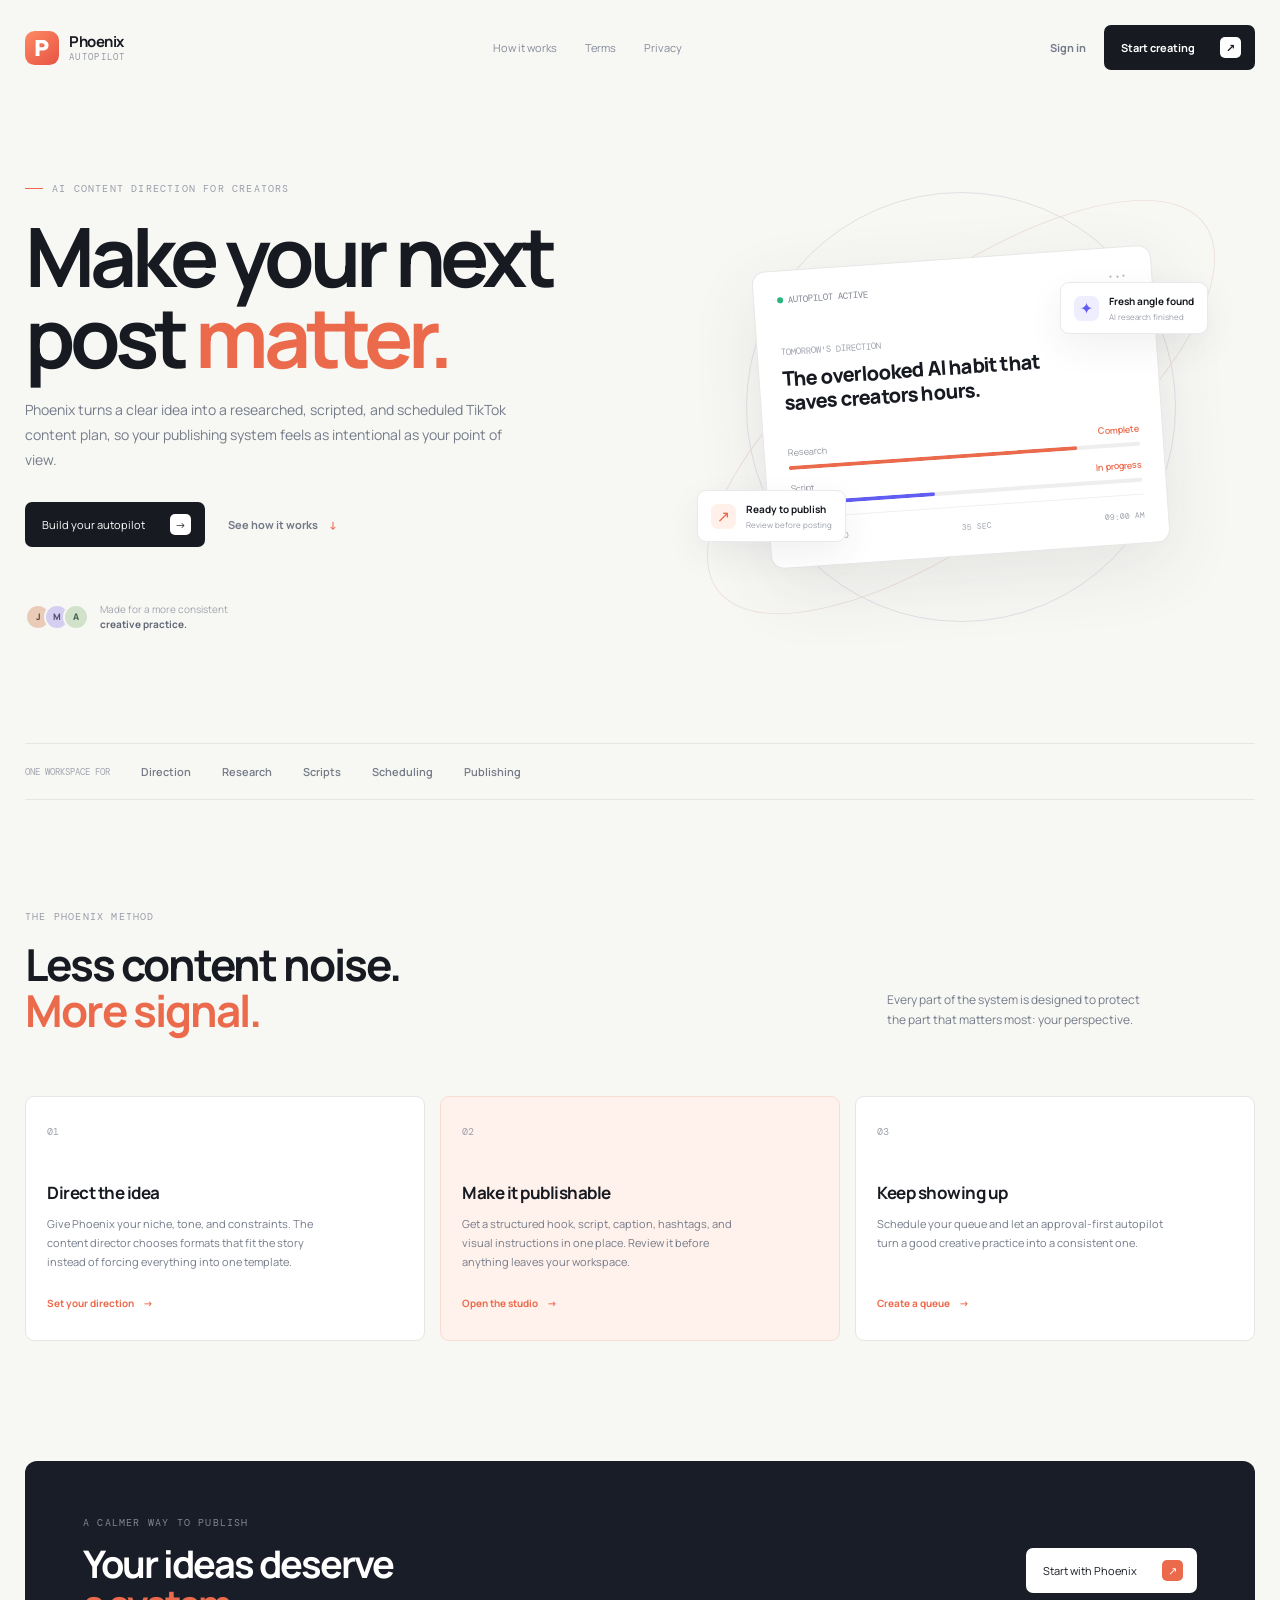
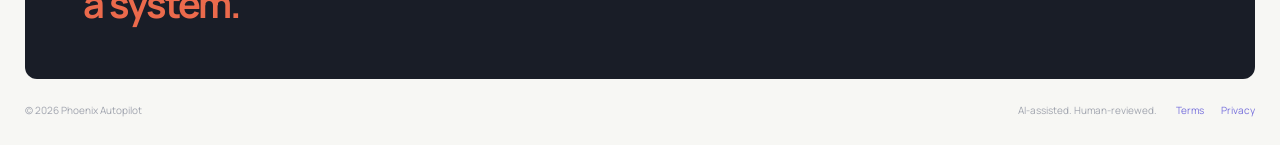
==== commit f9bb8d37: "Move persistence to Supabase and remove local mocks" ====
--- a/static/index.html
+++ b/static/index.html
@@ -4,13 +4,14 @@
     <meta charset="utf-8" />
     <meta name="viewport" content="width=device-width, initial-scale=1" />
     <meta name="description" content="Phoenix Autopilot turns your content direction into an intentional TikTok publishing system." />
+    <link rel="icon" href="/static/assets/phoenix-mark.svg" />
     <title>Phoenix Autopilot · Make your next post matter</title>
     <link rel="stylesheet" href="/static/landing.css" />
   </head>
   <body>
     <div class="landing-shell">
       <nav class="landing-nav">
-        <a class="landing-brand" href="/"><span class="landing-mark">P</span><span><strong>Phoenix</strong><small>Autopilot</small></span></a>
+        <a class="landing-brand" href="/"><img class="landing-mark-image" src="/static/assets/phoenix-mark.svg" alt="Phoenix" /><span><strong>Phoenix</strong><small>Autopilot</small></span></a>
         <div class="landing-links"><a href="#how-it-works">How it works</a><a href="/terms">Terms</a><a href="/privacy">Privacy</a></div>
         <div class="landing-actions"><a class="landing-signin" href="/login">Sign in</a><a class="landing-cta" href="/signup">Start creating <span>↗</span></a></div>
       </nav>
--- a/static/landing.css
+++ b/static/landing.css
@@ -1,5 +1,6 @@
 @import url('https://fonts.googleapis.com/css2?family=DM+Mono:wght@400;500&family=Manrope:wght@400;500;600;700;800&display=swap');
 :root { --ink:#171a21; --muted:#747b89; --line:#e6e6e7; --paper:#f7f7f4; --orange:#eb6a4c; --purple:#625df2; }
+.landing-mark-image { width:34px; height:34px; }
 * { box-sizing:border-box; } html { scroll-behavior:smooth; } body { margin:0; background:var(--paper); color:var(--ink); font-family:Manrope,system-ui,sans-serif; }
 a { color:inherit; text-decoration:none; }.landing-shell { width:min(1240px,calc(100% - 50px)); margin:auto; }.landing-nav { display:flex; align-items:center; justify-content:space-between; padding:25px 0; }.landing-brand { display:flex; align-items:center; gap:10px; }.landing-mark { display:grid; place-items:center; width:34px; height:34px; color:#fff; background:linear-gradient(135deg,#fa8460,#e95746); border-radius:11px; font-weight:800; font-size:18px; }.landing-brand strong,.landing-brand small { display:block; line-height:1; }.landing-brand strong { font-size:15px; letter-spacing:-.5px; }.landing-brand small { margin-top:4px; color:#9499a4; font-family:'DM Mono',monospace; font-size:9px; letter-spacing:1.3px; text-transform:uppercase; }.landing-links { display:flex; gap:28px; color:#858b98; font-size:11px; }.landing-links a:hover,.landing-signin:hover { color:var(--ink); }.landing-actions { display:flex; align-items:center; gap:18px; font-size:11px; font-weight:700; }.landing-signin { color:#757b88; }.landing-cta,.hero-button { display:inline-flex; align-items:center; gap:25px; padding:12px 14px 12px 17px; border-radius:7px; color:#fff; background:var(--ink); font-size:11px; }.landing-cta span,.hero-button span { display:grid; place-items:center; width:21px; height:21px; border-radius:5px; color:var(--ink); background:#fff; }.landing-cta:hover,.hero-button:hover { background:#353a46; }
 .hero { min-height:640px; display:grid; grid-template-columns:1fr 1fr; align-items:center; gap:55px; padding:62px 0 86px; }.hero-kicker,.section-label { display:flex; align-items:center; gap:9px; color:#9a9eaa; font-family:'DM Mono',monospace; font-size:10px; letter-spacing:1.2px; text-transform:uppercase; }.kicker-line { width:18px; height:1px; background:var(--orange); }.hero h1 { max-width:550px; margin:21px 0 20px; font-size:clamp(50px,6.4vw,88px); line-height:.98; letter-spacing:-5px; }.hero h1 em,.how-heading em,.closing-card em { color:var(--orange); font-style:normal; }.hero-lede { max-width:490px; color:var(--muted); font-size:14px; line-height:1.8; }.hero-actions { display:flex; align-items:center; gap:23px; margin-top:29px; }.hero-secondary { color:#727886; font-size:11px; font-weight:700; }.hero-secondary span { margin-left:9px; color:var(--orange); }.hero-proof { display:flex; align-items:center; gap:11px; margin-top:55px; color:#a1a5af; font-size:10px; line-height:1.5; }.hero-proof strong { color:#626875; }.proof-avatars { display:flex; padding-left:7px; }.proof-avatars span { display:grid; place-items:center; width:26px; height:26px; margin-left:-7px; border:2px solid var(--paper); border-radius:50%; color:#6a473c; background:#eacbb8; font-size:9px; font-weight:800; }.proof-avatars span:nth-child(2) { color:#564d70; background:#d4cef1; }.proof-avatars span:nth-child(3) { color:#46634d; background:#d1e1ca; }
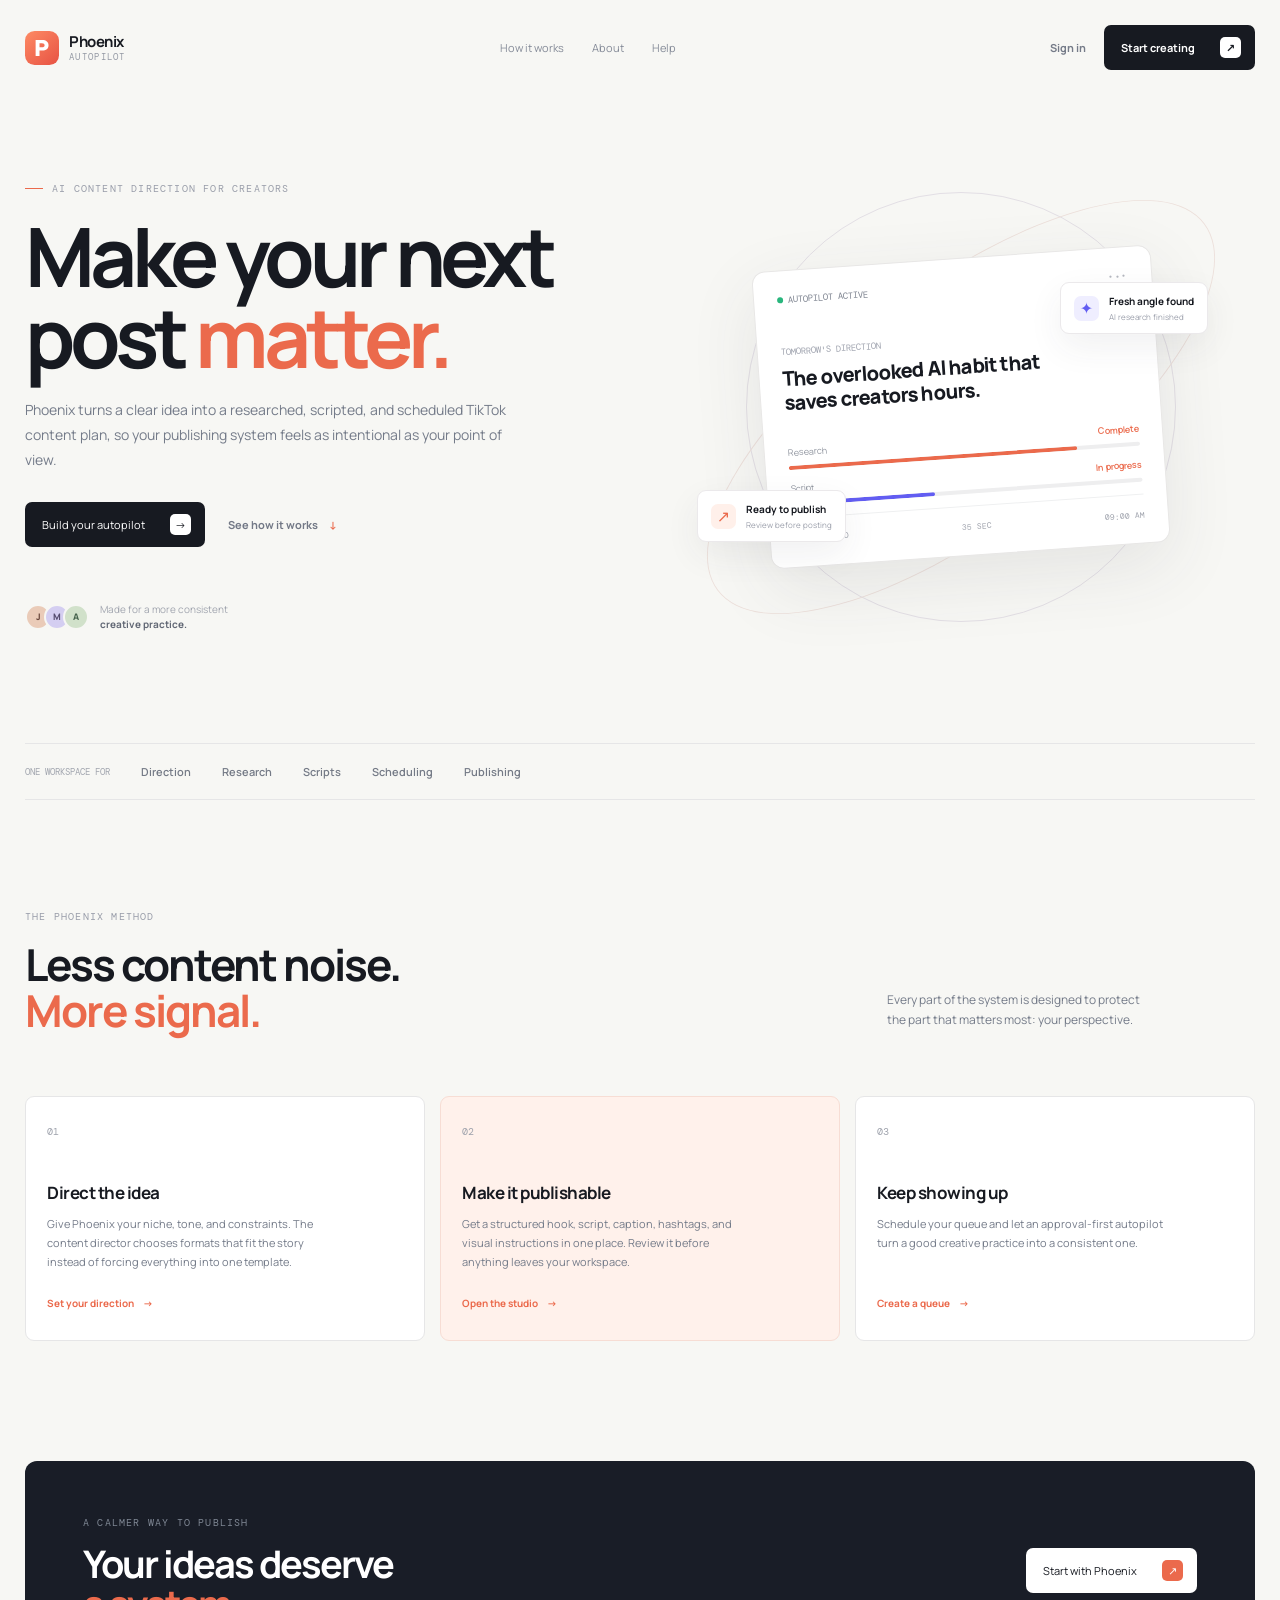
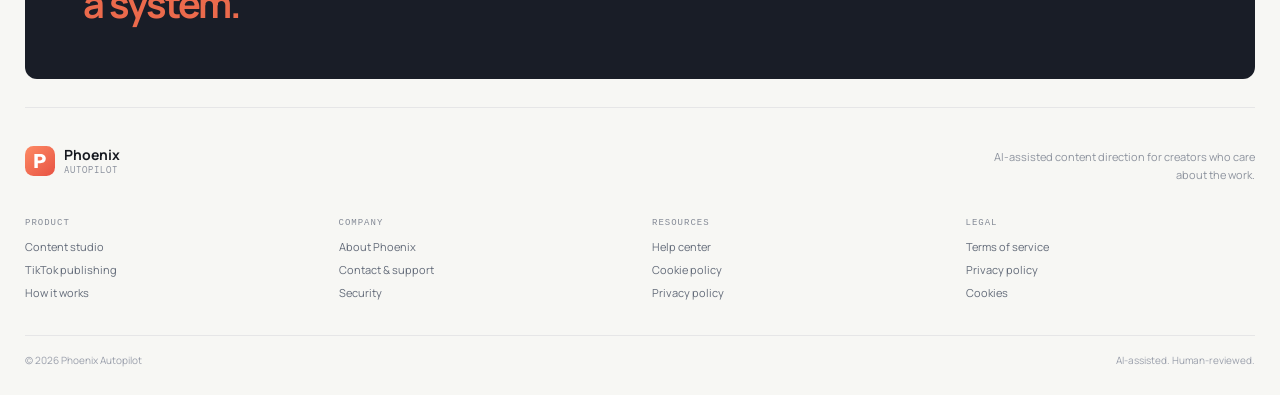
==== commit 61d8f115: "Add complete company and legal footer pages" ====
--- a/static/index.html
+++ b/static/index.html
@@ -12,7 +12,7 @@
     <div class="landing-shell">
       <nav class="landing-nav">
         <a class="landing-brand" href="/"><img class="landing-mark-image" src="/static/assets/phoenix-mark.svg" alt="Phoenix" /><span><strong>Phoenix</strong><small>Autopilot</small></span></a>
-        <div class="landing-links"><a href="#how-it-works">How it works</a><a href="/terms">Terms</a><a href="/privacy">Privacy</a></div>
+        <div class="landing-links"><a href="#how-it-works">How it works</a><a href="/about">About</a><a href="/help">Help</a></div>
         <div class="landing-actions"><a class="landing-signin" href="/login">Sign in</a><a class="landing-cta" href="/signup">Start creating <span>↗</span></a></div>
       </nav>
 
@@ -28,7 +28,11 @@
 
         <section class="closing-card"><div><div class="section-label">A calmer way to publish</div><h2>Your ideas deserve<br /><em>a system.</em></h2></div><a class="hero-button light-button" href="/signup">Start with Phoenix <span>↗</span></a></section>
       </main>
-      <footer class="landing-footer"><span>© 2026 Phoenix Autopilot</span><span>AI-assisted. Human-reviewed. <a href="/terms">Terms</a><a href="/privacy">Privacy</a></span></footer>
+      <footer class="site-footer">
+        <div class="site-footer-top"><div class="site-footer-brand"><img src="/static/assets/phoenix-mark.svg" alt="Phoenix" /><div><strong>Phoenix</strong><span>Autopilot</span></div></div><p>AI-assisted content direction for creators who care about the work.</p></div>
+        <div class="site-footer-columns"><div><b>Product</b><a href="/signup">Content studio</a><a href="/signup">TikTok publishing</a><a href="/#how-it-works">How it works</a></div><div><b>Company</b><a href="/about">About Phoenix</a><a href="/contact">Contact &amp; support</a><a href="/security">Security</a></div><div><b>Resources</b><a href="/help">Help center</a><a href="/cookies">Cookie policy</a><a href="/privacy">Privacy policy</a></div><div><b>Legal</b><a href="/terms">Terms of service</a><a href="/privacy">Privacy policy</a><a href="/cookie-policy">Cookies</a></div></div>
+        <div class="site-footer-bottom"><span>© 2026 Phoenix Autopilot</span><span>AI-assisted. Human-reviewed.</span></div>
+      </footer>
     </div>
   </body>
 </html>
--- a/static/landing.css
+++ b/static/landing.css
@@ -8,3 +8,5 @@
 .signal-strip { display:flex; align-items:center; gap:31px; padding:20px 0; border-top:1px solid var(--line); border-bottom:1px solid var(--line); color:#a2a6af; font-family:'DM Mono',monospace; font-size:9px; }.signal-strip strong { color:#747a86; font-family:Manrope,sans-serif; font-size:11px; font-weight:600; }.how-section { padding:110px 0 120px; }.how-heading { display:flex; align-items:end; justify-content:space-between; gap:30px; margin-top:18px; }.how-heading h2,.closing-card h2 { margin:0; font-size:44px; line-height:1.05; letter-spacing:-2px; }.how-heading p { max-width:270px; margin:0 8% 3px 0; color:var(--muted); font-size:12px; line-height:1.7; }.feature-grid { display:grid; grid-template-columns:repeat(3,1fr); gap:15px; margin-top:63px; }.feature-grid article { min-height:245px; padding:21px; border:1px solid var(--line); border-radius:9px; background:#fff; }.feature-grid article:nth-child(2) { background:#fff1eb; border-color:#f7ddd4; }.feature-number { color:#9ea2ac; font-family:'DM Mono',monospace; font-size:10px; }.feature-grid h3 { margin:41px 0 11px; font-size:17px; letter-spacing:-.5px; }.feature-grid p { max-width:290px; min-height:61px; margin:0; color:var(--muted); font-size:11px; line-height:1.7; }.feature-grid a { display:inline-block; margin-top:20px; color:var(--orange); font-size:10px; font-weight:700; }.feature-grid a span { margin-left:7px; }.closing-card { display:flex; align-items:center; justify-content:space-between; padding:55px 58px; border-radius:12px; background:#191d27; color:#fff; }.closing-card .section-label { color:#7f8794; }.closing-card h2 { margin-top:15px; font-size:38px; }.light-button { background:#fff; color:var(--ink); }.light-button:hover { background:#ffe8e1; }.light-button span { background:var(--orange); color:#fff; }.landing-footer { display:flex; justify-content:space-between; padding:24px 0 28px; color:#a0a4ae; font-size:10px; }.landing-footer a { margin-left:17px; color:#7770dc; }.landing-footer a:hover { text-decoration:underline; }
 @media (max-width:850px) { .landing-shell { width:min(100% - 30px,600px); }.landing-links { display:none; }.hero { grid-template-columns:1fr; gap:20px; padding-top:55px; }.hero h1 { font-size:60px; }.hero-art { min-height:410px; }.signal-strip { flex-wrap:wrap; gap:15px 22px; }.how-section { padding:80px 0; }.how-heading { display:block; }.how-heading p { margin-top:20px; }.feature-grid { grid-template-columns:1fr; margin-top:38px; }.feature-grid article { min-height:190px; }.feature-grid h3 { margin-top:25px; }.feature-grid p { min-height:0; }.closing-card { display:block; padding:35px 27px; }.closing-card .hero-button { margin-top:30px; }.landing-footer { display:block; line-height:2; }.landing-footer span:last-child { display:block; } }
 @media (max-width:480px) { .landing-actions { gap:10px; }.landing-signin { display:none; }.hero h1 { font-size:51px; letter-spacing:-3px; }.hero-lede { font-size:13px; }.hero-actions { display:block; }.hero-secondary { display:inline-block; margin-top:20px; }.dashboard-card { transform:rotate(-2deg) scale(.88); }.note-one { right:-12px; top:52px; }.note-two { left:-12px; bottom:54px; }.how-heading h2,.closing-card h2 { font-size:35px; }.signal-strip span { width:100%; } }
+.site-footer { margin-top:28px; padding:38px 0 28px; border-top:1px solid var(--line); }.site-footer-top { display:flex; align-items:flex-start; justify-content:space-between; gap:24px; }.site-footer-brand { display:flex; align-items:center; gap:9px; }.site-footer-brand img { width:30px; height:30px; }.site-footer-brand strong,.site-footer-brand span { display:block; line-height:1; }.site-footer-brand strong { font-size:14px; }.site-footer-brand span { margin-top:4px; color:#8b919d; font-family:'DM Mono',monospace; font-size:9px; letter-spacing:1px; text-transform:uppercase; }.site-footer-top p { max-width:280px; margin:2px 0 0; color:#8d939e; font-size:11px; line-height:1.6; text-align:right; }.site-footer-columns { display:grid; grid-template-columns:repeat(4,1fr); gap:24px; margin-top:35px; }.site-footer-columns b,.site-footer-columns a { display:block; }.site-footer-columns b { margin-bottom:11px; color:#858b97; font-family:'DM Mono',monospace; font-size:9px; font-weight:500; letter-spacing:1px; text-transform:uppercase; }.site-footer-columns a { margin-top:8px; color:#636b79; font-size:11px; text-decoration:none; }.site-footer-columns a:hover { color:#d85236; }.site-footer-bottom { display:flex; justify-content:space-between; gap:20px; margin-top:35px; padding-top:17px; border-top:1px solid var(--line); color:#9a9fab; font-size:10px; }
+@media (max-width:850px) { .site-footer-top { display:block; }.site-footer-top p { margin-top:16px; text-align:left; }.site-footer-columns { grid-template-columns:repeat(2,1fr); gap:26px 16px; }.site-footer-bottom { display:block; line-height:1.8; }.site-footer-bottom span { display:block; } }
